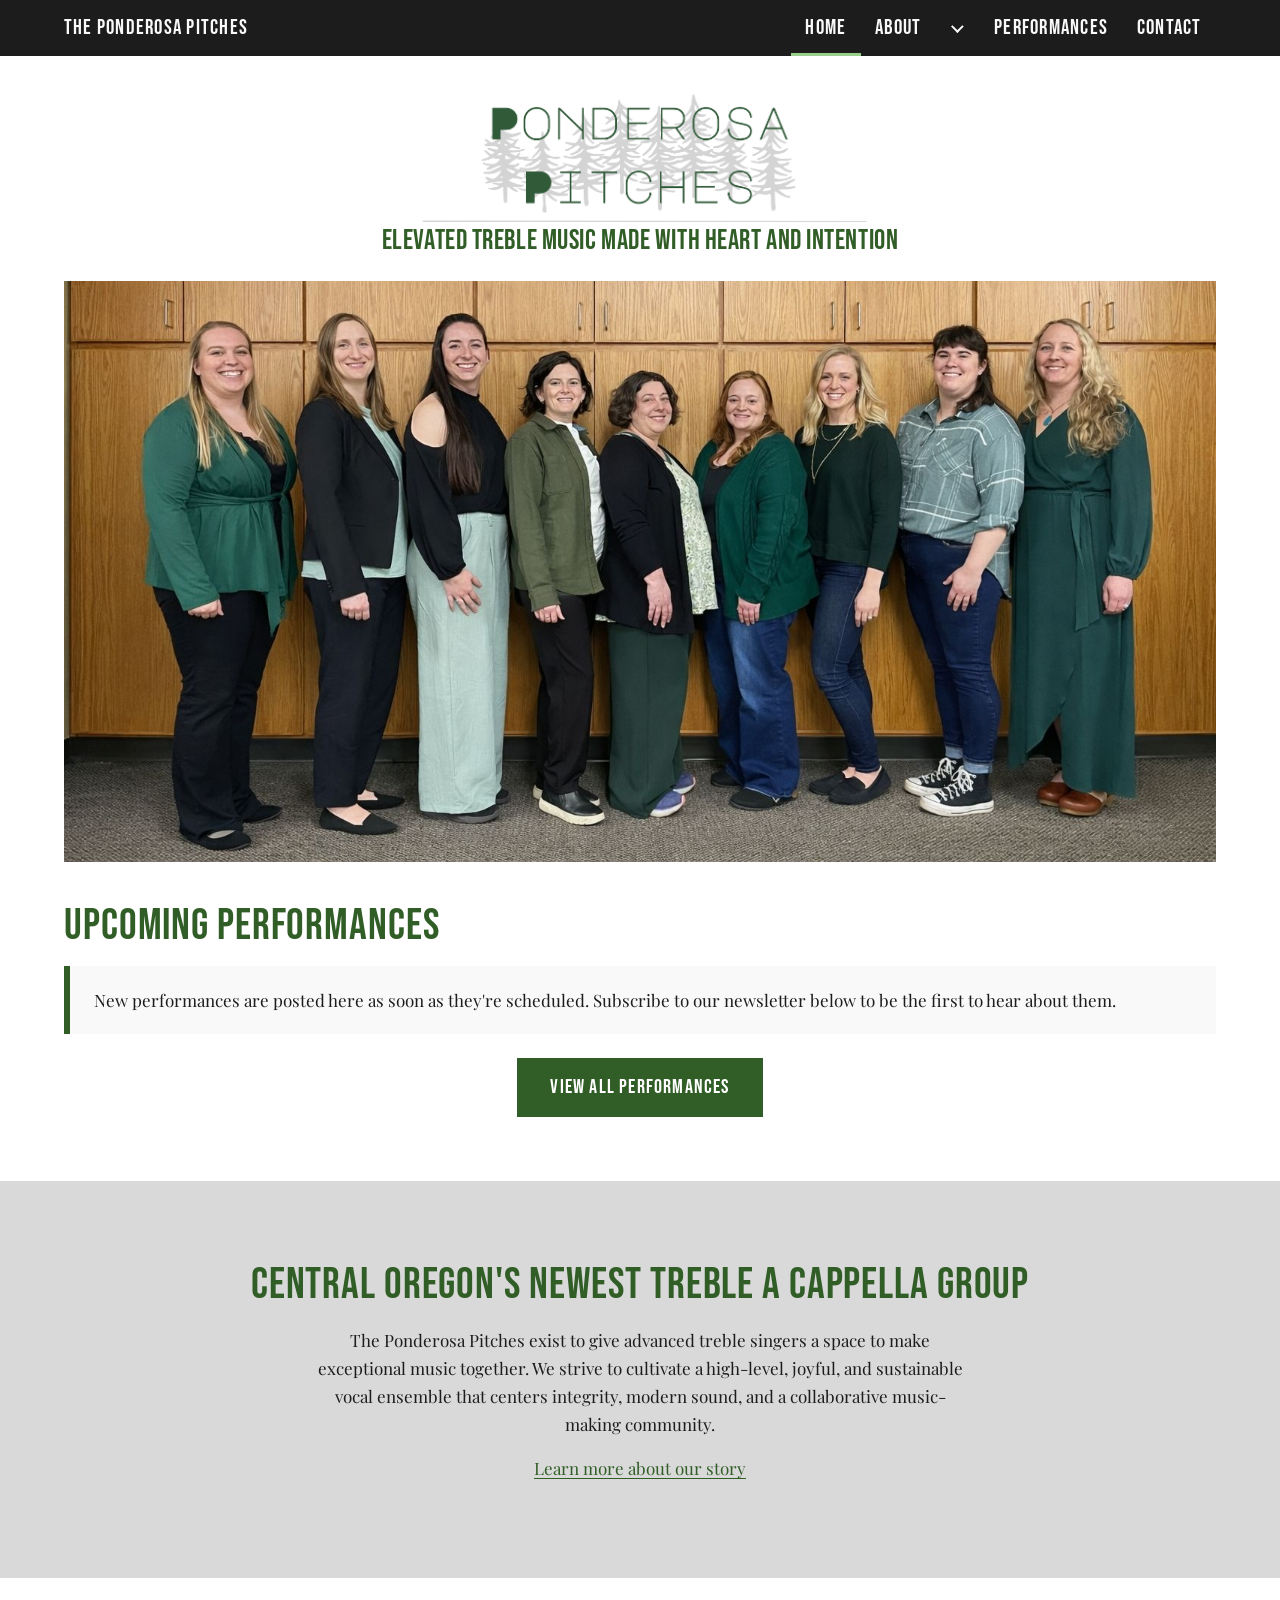
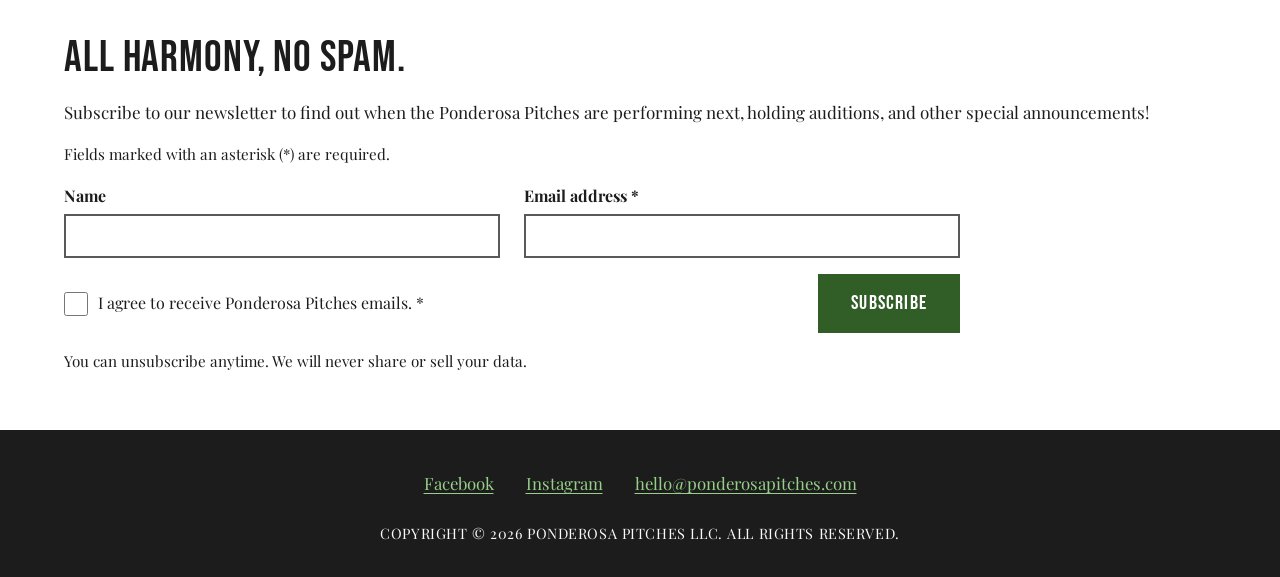
==== index.html @ b9a97a90 "Refactor image tags and update script paths" ====
<!doctype html>
<html class="no-js" lang="en">
  <head>
    <meta charset="utf-8" />
    <meta name="viewport" content="width=device-width, initial-scale=1.0" />
    <title>The Ponderosa Pitches</title>
    <meta name="description" content="The Ponderosa Pitches are Central Oregon's treble a cappella group. See upcoming performances, meet the singers, and join our newsletter." />
    <meta name="theme-color" content="#1c1c1c" />

    <!-- Link previews on Facebook, Instagram, texts. -->
    <meta property="og:type" content="website" />
    <meta property="og:site_name" content="The Ponderosa Pitches" />
    <meta property="og:title" content="The Ponderosa Pitches" />
    <meta property="og:description" content="The Ponderosa Pitches are Central Oregon's treble a cappella group. See upcoming performances, meet the singers, and join our newsletter." />
    <meta property="og:url" content="https://ponderosapitches.com/" />
    <meta property="og:image" content="https://ponderosapitches.com/images/all-members-1536.jpg" />
    <meta property="og:image:width" content="1536" />
    <meta property="og:image:height" content="1024" />
    <meta property="og:image:alt" content="The nine members of the Ponderosa Pitches standing in a row, smiling." />

    <link rel="icon" href="images/favicon.svg" type="image/svg+xml" />
    <link rel="apple-touch-icon" href="images/apple-touch-icon.png" />

    <link rel="preconnect" href="https://fonts.googleapis.com" />
    <link rel="preconnect" href="https://fonts.gstatic.com" crossorigin />
    <link rel="stylesheet" href="https://fonts.googleapis.com/css2?family=Bebas+Neue&family=Playfair+Display:wght@400..700&display=swap" />
    <link rel="stylesheet" href="styles/pitches.css" />
    <script type="application/ld+json">
    {
      "@context": "https://schema.org",
      "@type": "MusicGroup",
      "name": "The Ponderosa Pitches",
      "url": "https://ponderosapitches.com/",
      "logo": "https://ponderosapitches.com/images/logo.png",
      "image": "https://ponderosapitches.com/images/all-members-1536.jpg",
      "description": "Central Oregon's treble a cappella group.",
      "genre": "A cappella",
      "email": "hello@ponderosapitches.com",
      "location": { "@type": "Place", "address": { "@type": "PostalAddress", "addressLocality": "Bend", "addressRegion": "OR", "addressCountry": "US" } },
      "sameAs": ["https://facebook.com/ponderosapitches", "https://instagram.com/ponderosapitches"]
    }
    </script>
    <script>document.documentElement.className = 'js';</script>
  </head>
  <body class="home">
    <a class="skip-link" href="#main">Skip to main content</a>

    <header>
      <div class="site-nav on-dark">
        <div class="grid-container">
          <nav aria-label="Main">
            <div class="site-nav__bar">
              <a class="site-nav__brand" href="index.html">The Ponderosa Pitches</a>
              <button class="nav-toggle" type="button" aria-expanded="false" aria-controls="primary-menu">
                <img class="icon-closed" src="images/menu-bars.svg" alt="" width="28" height="28" />
                <img class="icon-open" src="images/menu-close.svg" alt="" width="28" height="28" />
                <span class="visually-hidden">Menu</span>
              </button>
            </div>
            <ul class="nav-menu" id="primary-menu">
              <li class="is-current"><a href="index.html" aria-current="page">Home</a></li>
              <li class="has-subnav">
                <a href="about.html">About</a>
                <button class="subnav-toggle" type="button" aria-expanded="false" aria-controls="about-subnav">
                  <span class="visually-hidden">Show About pages</span>
                </button>
                <ul class="subnav" id="about-subnav">
                  <li><a href="current.html">Current Members</a></li>
                  <li><a href="emeritus.html">Emeritus Members</a></li>
                  <li><a href="potential-members.html">Potential Members</a></li>
                </ul>
              </li>
              <li><a href="performances.html">Performances</a></li>
              <li><a href="contact.html">Contact</a></li>
            </ul>
          </nav>
        </div>
      </div>

    </header>

    <main id="main" tabindex="-1">
      <!-- Logo banner sits in <main> so the sticky header holds only the menu bar. -->
      <div class="site-banner">
        <div class="grid-container">
          <h1 class="site-logo">
            <img src="images/logo.png" width="1045" height="299" alt="The Ponderosa Pitches" />
          </h1>
          <p class="subtitle">Elevated treble music made with heart and intention</p>
        </div>
      </div>
      <div class="grid-container">
        <figure class="hero-photo">
          <img
            src="images/all-members-1536.jpg"
            srcset="images/all-members-768.jpg 768w, images/all-members-1536.jpg 1536w"
            sizes="(min-width: 75em) 72rem, 100vw"
            width="1536" height="1024"
            fetchpriority="high"
            alt="The nine members of the Ponderosa Pitches, dressed in shades of green and black, stand in a row smiling in front of a wall of wooden cabinets." />
        </figure>
      </div>

      <!-- UPCOMING PERFORMANCES
           Edit the list below by hand, OR fill in data-calendar-id and data-api-key
           to load events automatically from the public Google Calendar -->
      <section id="upcoming" class="upcoming" aria-labelledby="upcoming-heading"
               data-calendar-id="1627cff9d2b5d98e09a92a191239ea5e7a8fe483bf3e0736950d783f91c422a0@group.calendar.google.com" data-api-key="" data-limit="3" data-timezone="America/Los_Angeles">
        <div class="grid-container">
          <h2 id="upcoming-heading">Upcoming Performances</h2>

          <!-- Hidden while the list has events; delete `hidden` (and the <ul> items)
               when nothing is scheduled. -->
          <ul class="event-list" role="list" hidden>
            <!-- COPY SECTION <li> FOR EACH PERFORMANCE (soonest first)
            <li class="event">
              <div class="event__badge" aria-hidden="true">
                <span class="event__month">Dec</span>
                <span class="event__day">6</span>
              </div>
              <div class="event__body">
                <h3 class="event__title">Event name</h3>
                <p class="event__meta"><time datetime="2026-12-06T14:00-08:00">Sunday, December 6, 2026 at 2:00 PM</time></p>
                <p class="event__meta"><span class="visually-hidden">Location: </span>Venue name, Bend</p>
                <a class="event__link" href="https://example.com/tickets">Tickets<span class="visually-hidden"> for Event name</span></a>
              </div>
            </li>
            -->
          </ul>

          <p class="event-empty">New performances are posted here as soon as they're scheduled. Subscribe to our newsletter below to be the first to hear about them.</p>

          <p class="upcoming__more"><a class="button" href="performances.html">View all performances</a></p>
        </div>
      </section>

      <section id="intro" aria-labelledby="intro-heading">
        <div class="grid-container">
          <h2 id="intro-heading">Central Oregon's newest treble a cappella group</h2>
          <p>The Ponderosa Pitches exist to give advanced treble singers a space to make exceptional music together. We strive to cultivate a high-level, joyful, and sustainable vocal ensemble that centers integrity, modern sound, and a collaborative music-making community.</p>
          <p><a href="about.html">Learn more about our story</a></p>
        </div>
      </section>

      <section id="connect" aria-labelledby="connect-heading">
        <div class="grid-container">
          <h2 id="connect-heading">All harmony, no spam.</h2>
          <p>Subscribe to our newsletter to find out when the Ponderosa Pitches are performing next, holding auditions, and other special announcements!</p>

          <!-- Posts to the same MailerLite form the Google Site used. -->
          <form class="signup" action="https://assets.mailerlite.com/jsonp/2449588/forms/191724402509874498/subscribe" method="post" target="_blank">
            <p class="req-note">Fields marked with an asterisk (*) are required.</p>

            <div class="signup__grid">
              <div class="signup__field">
                <label for="signup-name">Name</label>
                <input type="text" id="signup-name" name="fields[name]" autocomplete="name" />
              </div>

              <div class="signup__field">
                <label for="signup-email">Email address <span aria-hidden="true">*</span></label>
                <input type="email" id="signup-email" name="fields[email]" autocomplete="email" required aria-required="true" />
              </div>

              <div class="consent">
                <input type="checkbox" id="signup-consent" required aria-required="true" />
                <label for="signup-consent">I agree to receive Ponderosa Pitches emails. <span aria-hidden="true">*</span></label>
              </div>

              <div class="signup__submit">
                <button class="button" type="submit">Subscribe</button>
              </div>
            </div>

            <input type="hidden" name="ml-submit" value="1" />
            <input type="hidden" name="anticsrf" value="true" />

            <p class="privacy">You can unsubscribe anytime. We will never share or sell your data.</p>
          </form>
        </div>
      </section>
    </main>

    <footer class="site-footer on-dark">
      <div class="grid-container">
        <nav aria-label="Connect with us">
          <ul class="footer-links">
            <li><a href="https://facebook.com/ponderosapitches">Facebook</a></li>
            <li><a href="https://instagram.com/ponderosapitches">Instagram</a></li>
            <li><a href="mailto:hello@ponderosapitches.com">hello@ponderosapitches.com</a></li>
          </ul>
        </nav>
        <small>Copyright © 2026 Ponderosa Pitches LLC. All rights reserved.</small>
      </div>
    </footer>

    <script src="styles/nav.js"></script>
    <script src="styles/upcoming.js"></script>
    <script src="js/signup.js"></script>
  </body>
</html>
---- styles/pitches.css ----
/* ==========================================================================
   The Ponderosa Pitches - site styles 
   ========================================================================== */

:root {
  --dark-green: #315e26;
  --light-green: #97cf8a;   /* value from the original Google Site */
  --grey: #d9d9d9;
  --blackish: #1c1c1c;
  --offwhite: #f9f9f9;
  --field-border: #595959;  /* also used for chip/card UI borders that must meet 3:1 */
  --nav-raised: #2d2d2d;    /* open menu / dropdown panel on the near-black bar */
  --nav-line: #444;

  --font-display: "Bebas Neue", Impact, "Arial Narrow", sans-serif;
  --font-body: "Playfair Display", Georgia, "Times New Roman", serif;

  --nav-height: 3.5rem;
  --gap: clamp(1rem, 0.6rem + 1.6vw, 1.75rem);
  --content-width: 75rem;
  --prose-width: 42rem;
}

*, *::before, *::after { box-sizing: border-box; }
html { -webkit-text-size-adjust: 100%; text-size-adjust: 100%; }
body { margin: 0; }
h1, h2, h3, h4, h5, h6, p, ul, ol, dl, dd, figure, blockquote { margin: 0; }
p, ul, ol { margin-bottom: 1rem; }
ul, ol { padding-left: 1.25rem; }
img, svg, video { max-width: 100%; height: auto; vertical-align: middle; }
iframe { max-width: 100%; }
input, button, select, textarea { font: inherit; color: inherit; margin: 0; }
button { cursor: pointer; }
[hidden] { display: none !important; }

/* Centered page column with 16px+ side gutters (and room for phone notches) */
.grid-container {
  width: 100%;
  max-width: var(--content-width);
  margin-left: auto;
  margin-right: auto;
  padding-left: max(1rem, env(safe-area-inset-left, 0px));
  padding-right: max(1rem, env(safe-area-inset-right, 0px));
}
@media (min-width: 40em) {
  .grid-container {
    padding-left: max(1.5rem, env(safe-area-inset-left, 0px));
    padding-right: max(1.5rem, env(safe-area-inset-right, 0px));
  }
}

html { scroll-behavior: smooth; }

body {
  font-family: var(--font-body);
  font-size: 1.0625rem;
  line-height: 1.65;
  color: var(--blackish);
  background-color: #fff;
  -webkit-font-smoothing: antialiased;
}

/* Sticky footer */
body { display: flex; flex-direction: column; min-height: 100vh; min-height: 100dvh; }
main { flex: 1 0 auto; }
.site-footer { flex-shrink: 0; }

h1, h2, h3, h4, .subtitle {
  font-family: var(--font-display);
  font-weight: 400;
  color: var(--dark-green);
  text-transform: uppercase;
  letter-spacing: 0.02em;
  line-height: 1.1;
  text-wrap: balance;          /* no single word stranded on the last line */
  overflow-wrap: break-word;   /* a long word must never force sideways scrolling */
}
h1 { font-size: clamp(1.9rem, 1.2rem + 3.5vw, 4rem); margin-bottom: 1rem; }
h2 { font-size: clamp(2rem, 1.5rem + 2.4vw, 2.75rem); margin-bottom: 1rem; }
h3 { font-size: clamp(1.5rem, 1.3rem + 1vw, 1.9rem); margin-bottom: 0.5rem; }
.subtitle { font-size: clamp(1.25rem, 1rem + 1.2vw, 1.75rem); }
p { text-wrap: pretty; }

[id] { scroll-margin-top: calc(var(--nav-height) + 1rem); }

a {
  color: var(--dark-green);
  text-decoration: underline;
  text-decoration-thickness: 1px;
  text-underline-offset: 0.15em;
}
a:hover, a:focus { color: var(--blackish); text-decoration-thickness: 2px; }

/* Visible keyboard focus everywhere */
:focus-visible {
  outline: 3px solid var(--blackish) !important;
  outline-offset: 3px !important;
  box-shadow: 0 0 0 6px #fff !important;
}
.on-dark :focus-visible {
  outline-color: var(--light-green) !important;
  box-shadow: 0 0 0 6px var(--blackish) !important;
}

/* Skip link */
.skip-link {
  position: absolute;
  left: 0.5rem; top: -4rem;
  z-index: 100;
  padding: 0.75rem 1.25rem;
  background: var(--light-green);
  color: var(--blackish);
  font-family: var(--font-display);
  font-size: 1.25rem;
  letter-spacing: 0.05em;
  text-transform: uppercase;
  text-decoration: none;
}
.skip-link:focus { top: 0.5rem; color: var(--blackish); }

main:focus { outline: none; } 

/* ---------- buttons ---------- */
.button, .button:visited {
  display: inline-flex;
  align-items: center;
  justify-content: center;
  min-height: 2.75rem;
  padding: 0.85em 1.6em;
  margin: 0;
  border: 1px solid transparent;
  border-radius: 0;
  background-color: var(--dark-green);
  color: #fff;
  font-family: var(--font-display);
  font-size: 1.25rem;
  line-height: 1.15;           /* room between lines when a long label wraps on phones */
  letter-spacing: 0.06em;
  text-align: center;
  text-wrap: balance;
  text-transform: uppercase;
  text-decoration: none;
  cursor: pointer;
  transition: background-color 0.2s ease, transform 0.15s ease, box-shadow 0.15s ease;
}
.button:hover, .button:focus {
  background-color: var(--blackish);
  color: #fff;
  text-decoration: none;
}
.button:hover { transform: translateY(-1px); box-shadow: 0 4px 12px rgba(0, 0, 0, 0.2); }

/* ---------- header / navigation ---------- */

body > header {
  position: sticky;
  top: 0;
  z-index: 50;
}
.site-nav {
  background: var(--blackish);
  color: var(--offwhite);
  padding-top: env(safe-area-inset-top, 0px);
}
/* On very short screens (phone held sideways, or heavy zoom) let it scroll away so it
   doesn't eat the reading area */
@media (max-height: 30em) {
  body > header { position: static; }
}

.site-nav a, .site-nav button {
  color: var(--offwhite);
  font-family: var(--font-display);
  font-size: 1.3rem;
  letter-spacing: 0.06em;
  text-transform: uppercase;
  text-decoration: none;
  transition: color 0.15s ease;
}
.site-nav a:hover, .site-nav button:hover { color: var(--light-green); }

.site-nav__bar {
  display: flex; align-items: center; justify-content: space-between;
  gap: 1rem; min-height: var(--nav-height);
}
.site-nav__brand { padding: 0.5rem 0; }

/* Menu trigger */
.nav-toggle {
  display: none;               /* shown only when JS is running, on small screens */
  width: 2.75rem; height: 2.75rem; padding: 0; margin: 0;
  align-items: center; justify-content: center;
  background: transparent; border: 0; border-radius: 3px;
  cursor: pointer;
}
.nav-toggle img { display: block; width: 1.75rem; height: 1.75rem; }
/* Two icons, swapped by the button's expanded state */
.nav-toggle .icon-open, .nav-toggle[aria-expanded="true"] .icon-closed { display: none; }
.nav-toggle[aria-expanded="true"] .icon-open { display: block; }
.nav-toggle[aria-expanded="true"] { background: var(--nav-raised); }

.nav-menu, .nav-menu ul { list-style: none; margin: 0; padding: 0; }
.nav-menu > li { position: relative; }
.nav-menu a, .subnav-toggle {
  display: flex; align-items: center;
  min-height: 2.75rem; padding: 0.4rem 0.9rem;
}
/* Current page (aria-current="page") or section (aria-current="true") is marked with a bar */
.nav-menu a[aria-current] { box-shadow: inset 4px 0 0 var(--light-green); }

.has-subnav { display: flex; flex-wrap: wrap; align-items: stretch; }
.has-subnav > a { flex: 1 1 auto; }
.subnav-toggle {
  flex: 0 0 auto; width: 2.75rem; justify-content: center;
  background: transparent; border: 0; cursor: pointer; padding: 0;
}
.subnav-toggle::after,
.member-card__bio summary::after {        /* chevron drawn with borders, no icon font needed */
  content: ""; width: 0.55rem; height: 0.55rem;
  border-right: 2px solid currentColor; border-bottom: 2px solid currentColor;
  transform: translateY(-2px) rotate(45deg);
  transition: transform 0.2s ease;
}
.subnav-toggle[aria-expanded="true"]::after { transform: translateY(2px) rotate(-135deg); }

.subnav { display: none; flex-basis: 100%; background: var(--nav-raised); }
.subnav.is-open { display: block; }
.subnav a { padding-left: 1.75rem; }

/* Small screens: menu collapses behind a button, but only when JS is available */
@media (max-width: 47.99em) {
  .js .nav-toggle { display: inline-flex; }
  .js .nav-menu { display: none; padding-bottom: 0.75rem; }
  .js .nav-menu.is-open {
    display: block;
    /* the bar is sticky, so an open menu must scroll on its own if it is taller than the screen */
    max-height: calc(100dvh - var(--nav-height));
    overflow-y: auto;
    overscroll-behavior: contain;
  }
  .nav-menu > li + li { border-top: 1px solid var(--nav-line); }
}

/* Larger screens: horizontal bar with dropdown submenu */
@media (min-width: 48em) {
  .site-nav nav { display: flex; flex-wrap: wrap; align-items: center; justify-content: space-between; column-gap: 1.5rem; }
  .site-nav__bar { flex: 0 0 auto; }
  .nav-menu { display: flex; flex-wrap: wrap; align-items: stretch; }
  .nav-menu > li { display: flex; }
  .nav-menu > li > a, .nav-menu .subnav-toggle { min-height: var(--nav-height); }
  .nav-menu > li.is-current { box-shadow: inset 0 -3px 0 var(--light-green); }
  .nav-menu > li > a[aria-current] { box-shadow: none; }
  .has-subnav { flex-wrap: nowrap; }
  .subnav {
    position: absolute; top: 100%; right: 0; z-index: 20;
    min-width: 16rem; border-top: 1px solid var(--nav-line);
    box-shadow: 0 6px 12px rgba(0, 0, 0, 0.35);
  }
  .subnav a { padding-left: 0.9rem; white-space: nowrap; }
}
/* Tablets: slightly tighter menu so the site name and links share one line */
@media (min-width: 48em) and (max-width: 63.99em) {
  .site-nav a, .site-nav button { font-size: 1.15rem; letter-spacing: 0.04em; }
  .nav-menu > li > a { padding-left: 0.6rem; padding-right: 0.6rem; }
  .nav-menu .subnav-toggle { width: 2.25rem; }
  .site-nav nav { column-gap: 1rem; }
}
@media (min-width: 48em) and (max-width: 54.99em) {
  .site-nav a, .site-nav button { font-size: 1.05rem; }
  .nav-menu > li > a { padding-left: 0.45rem; padding-right: 0.45rem; }
}

/* Home page: site name fades in once the big logo scrolls out of view (js/nav.js) */
.brand-auto .site-nav__brand { opacity: 0; visibility: hidden; transition: opacity 0.25s ease, visibility 0.25s; }
.brand-auto.brand-shown .site-nav__brand { opacity: 1; visibility: visible; }

/* ---------- 6. Logo banner + hero photo ---------- */
.site-banner { text-align: center; padding: 1.25rem 0 0.25rem; }
.site-logo { margin: 0; line-height: 0; }
.site-logo img { display: block; width: 100%; max-width: 32rem; height: auto; margin: 0 auto; }
.site-banner .subtitle { margin: 0.25rem 0 1.25rem; }

/* main pic in index.html swaps in a pre-cropped 2:1 photo on wider screens. */
.hero-photo { margin: 0; }
.hero-photo img { display: block; width: 100%; height: auto; }

/* ---------- performances ---------- */
.upcoming { padding: 2.5rem 0 1rem; }
.event-list { list-style: none; margin: 0 0 1.5rem; padding: 0; }
.event {
  display: flex; align-items: flex-start; gap: 1.1rem;
  padding: 1.1rem 0;
  border-bottom: 1px solid var(--grey);
}
.event:first-child { border-top: 1px solid var(--grey); }
.event__badge {
  flex: 0 0 4.25rem;
  padding: 0.4rem 0 0.3rem;
  background: var(--dark-green); color: #fff;
  text-align: center; line-height: 1;
  font-family: var(--font-display); text-transform: uppercase;
}
.event__month { display: block; font-size: 1.2rem; letter-spacing: 0.08em; }
.event__day { display: block; font-size: 2.5rem; }
.event__body { flex: 1 1 auto; min-width: 0; }
.event__title { margin: 0 0 0.25rem; }
.event__meta { margin: 0; }
.event__meta + .event__meta { margin-top: 0.1rem; }
.event__link { display: inline-block; margin-top: 0.4rem; }
.event-empty {
  padding: 1.25rem 1.5rem; margin: 0 0 1.5rem;
  background: var(--offwhite); border-left: 6px solid var(--dark-green);
}
.upcoming__more { text-align: center; }

/* ---------- interior pages ---------- */
.page-title { background: var(--grey); text-align: center; padding: clamp(1.75rem, 1rem + 3vw, 3rem) 0; }
.page-title h1 { margin: 0; }
.page-title .subtitle { margin: 0.5rem 0 0; color: var(--blackish); }
.page-body { padding: 2.5rem 0 3.5rem; }
.prose { max-width: var(--prose-width); margin-left: auto; margin-right: auto; }
.prose h2 { margin-top: 2.5rem; }
.prose h2:first-child { margin-top: 0; }
.prose h3 { margin-top: 2rem; }
.button-row { display: flex; flex-wrap: wrap; gap: 0.75rem; margin: 0 0 1rem; }
.contact-list { list-style: none; margin: 1.5rem 0; padding: 0; }
.contact-list li { padding: 0.35rem 0; font-size: 1.15rem; overflow-wrap: anywhere; }
.page-intro { margin: 0 0 2rem; font-size: clamp(1.5rem, 1.2rem + 1.2vw, 2rem); text-align: center; }

/* ---------- intro (home) ---------- */
#intro {
  text-align: center;
  background-color: var(--grey);
  margin: 2rem 0;
  padding: 3.5rem 0;
}
#intro p { max-width: var(--prose-width); margin-left: auto; margin-right: auto; }
@media (min-width: 48em) { #intro { padding: 5rem 0; } }

/* ---------- utilities ---------- */
.visually-hidden {
  position: absolute !important;
  width: 1px; height: 1px;
  margin: -1px; padding: 0; border: 0;
  overflow: hidden; clip: rect(0 0 0 0); white-space: nowrap;
}

/* ---------- member cards ---------- */
/* Phones and small tablets (under 768px): photo on top, then name, favorites and bio stacked.
   768px and wider: photo on the left, text on the right.
   Photos are 300px square, and never smaller than 250px, at every screen size. */
.member-cards {
  list-style: none;
  margin: 0 auto;
  padding: 0;
  max-width: 62rem;
  display: grid;
  gap: var(--gap);
}
.member-card {
  --photo: 18.75rem;          /* 300px */
  --photo-min: 15.625rem;     /* 250px */
  display: grid;
  grid-template-columns: minmax(0, 1fr);
  grid-template-areas:
    "photo"
    "head"
    "facts"
    "bio";
  align-content: start;
  row-gap: 0.85rem;
  padding: 1rem 0.75rem 0.75rem;
  background: #fff;
  border: 1px solid var(--grey);
  border-left: 6px solid var(--dark-green);
}
@media (min-width: 30em) {
  .member-card { padding: 1.25rem; }
}
@media (min-width: 48em) {
  .member-card {
    grid-template-columns: var(--photo) minmax(0, 1fr);
    grid-template-areas:
      "photo head"
      "photo facts"
      "photo bio";
    grid-template-rows: auto auto 1fr; 
    column-gap: clamp(1.5rem, 3vw, 2.25rem);
  }
}

.member-card__photo {
  grid-area: photo;
  display: block;
  width: var(--photo);
  min-width: min(var(--photo-min), 100%); 
  max-width: 100%;
  height: auto;
  aspect-ratio: 1;
  object-fit: cover;
  background: var(--grey);
}
@media (max-width: 47.99em) {
  .member-card__photo { justify-self: center; }   /* centered above the text when stacked */
}
.member-card__head { grid-area: head; display: grid; grid-template-columns: minmax(0, 1fr); gap: 0.4rem; align-content: start; min-width: 0; }
.member-card__name { font-size: clamp(1.5rem, 1.2rem + 1.2vw, 2.1rem); margin: 0; }

.member-card__tags { display: flex; flex-wrap: wrap; gap: 0.4rem; margin: 0; }
.member-card__tags span {
  display: inline-block;
  padding: 0.2em 0.75em 0.1em;
  border: 1px solid var(--field-border);
  border-radius: 999px;
  font-family: var(--font-display);
  font-size: 1.05rem;
  letter-spacing: 0.06em;
  text-transform: uppercase;
  line-height: 1.3;
}
.member-card__tags span:first-child {           /* voice part */
  background: var(--dark-green);
  border-color: var(--dark-green);
  color: #fff;
}
.member-card__tags span + span { text-transform: none; font-family: var(--font-body); font-size: 0.9rem; letter-spacing: 0; line-height: 1.6; }

.member-card__role {
  margin: 0;
  font-style: italic;
  font-weight: 700;
  color: var(--dark-green);
}
.member-card__soon { grid-area: facts; margin: 0; font-style: italic; }

/* favorites */
.member-card__facts { grid-area: facts; display: grid; gap: 0.6rem 1.5rem; margin: 0; min-width: 0; }
@media (min-width: 64em) {
  .member-card__facts { grid-template-columns: repeat(3, minmax(0, 1fr)); }
  .member-card__facts > div:nth-child(n+4) { grid-column: 1 / -1; }   /* fun fact + why-I-love span both columns */
}
.member-card__facts dt {
  font-family: var(--font-display);
  font-size: 1.05rem;
  letter-spacing: 0.06em;
  text-transform: uppercase; 
  color: var(--dark-green);
  line-height: 1.2;
}
.member-card__facts dd { margin: 0; line-height: 1.5; }
.member-card cite { font-style: italic; }

.member-card__bio { grid-area: bio; align-self: start; border-top: 1px solid var(--grey); padding-top: 0.25rem; min-width: 0; }
.member-card__bio summary {
  display: flex;
  align-items: center;
  justify-content: space-between;
  gap: 0.5rem;
  min-height: 2.75rem; 
  list-style: none;
  cursor: pointer;
  color: var(--dark-green);
  font-weight: 700;
  text-decoration: underline;
  text-underline-offset: 0.15em;
}
.member-card__bio summary::-webkit-details-marker { display: none; }
.member-card__bio summary:hover { color: var(--blackish); }
.member-card__bio[open] summary::after { transform: translateY(2px) rotate(-135deg); }
.member-card__bio p { margin: 0.25rem 0 0.5rem; }

/* Smooth open/close where supported (recent Chrome/Edge); instant elsewhere */
@supports (interpolate-size: allow-keywords) {
  .member-card__bio { interpolate-size: allow-keywords; }
  .member-card__bio::details-content {
    height: 0;
    overflow: clip;
    transition: height 0.3s ease, content-visibility 0.3s allow-discrete;
  }
  .member-card__bio[open]::details-content { height: auto; }
}

/* ---------- newsletter form ---------- */
#connect { padding: 1.5rem 0 3.5rem; }
#connect h2 { color: var(--blackish); }
.signup { max-width: var(--prose-width); }
.signup__submit { margin: 0 0 1rem; }
.signup label {
  display: block; margin-bottom: 0.25rem;
  font-weight: 700; color: var(--blackish); font-size: 1rem;
}
.signup input[type="text"], .signup input[type="email"] {
  display: block;
  width: 100%;
  height: 2.75rem;
  margin-bottom: 1rem;
  padding: 0.5rem 0.75rem;
  border: 2px solid var(--field-border);
  border-radius: 0;
  background: #fff;
  -webkit-appearance: none;
  appearance: none;
  font-family: var(--font-body); font-size: 1rem; color: var(--blackish);
}
.signup input:user-invalid { border-color: #b3261e; }   /* only after the visitor has interacted */
.signup .req-note { font-size: 0.95rem; margin-bottom: 1rem; }
.signup .consent { display: flex; align-items: flex-start; gap: 0.6rem; margin-bottom: 1rem; }
.signup .consent input { flex: 0 0 auto; width: 1.5rem; height: 1.5rem; margin: 0.15rem 0 0; accent-color: var(--dark-green); }
.signup .consent label { margin: 0; font-weight: 400; }
.signup .privacy { font-size: 0.95rem; margin: 1rem 0 0; }
.signup__status:empty { display: none; }
.signup__status { margin: 0 0 1rem; padding: 1rem 1.25rem; border-left: 6px solid var(--dark-green); background: var(--offwhite); }
.signup__status:focus { outline: none; }
.signup__status.is-success { font-size: 1.15rem; font-weight: 700; }
.signup__status.is-error { border-left-color: #b3261e; }
@media (min-width: 48em) {
  .signup { max-width: 56rem; }
  .signup__grid { display: grid; grid-template-columns: 1fr 1fr; column-gap: 1.5rem; align-items: center; }
  .signup .consent { margin-bottom: 0; }
  .signup__submit { margin: 0; justify-self: end; }
}

/* ---------- footer ---------- */
.site-footer {
  background-color: var(--blackish);
  color: var(--offwhite);
  text-align: center;
  padding: 2rem 0 calc(2rem + env(safe-area-inset-bottom, 0px));
}
.site-footer a { color: var(--light-green); }
.site-footer a:hover, .site-footer a:focus { color: #fff; }
.footer-links { list-style: none; margin: 0 0 1rem; padding: 0; display: flex; flex-wrap: wrap; justify-content: center; gap: 0.25rem 1.5rem; }
.footer-links a { display: inline-block; padding: 0.5rem 0.25rem; font-size: 1.05rem; overflow-wrap: anywhere; }
/* Typed in normal case in the HTML; shown in capitals here so screen readers read words, not letters */
.site-footer small { display: block; font-size: 0.9rem; letter-spacing: 0.04em; text-transform: uppercase; }

/* ---------- 14. Embedded Google Calendar (performances.html) ---------- */
.calendar-embed { display: block; width: 100%; height: 38rem; max-height: 80vh; border: 0; margin-bottom: 1rem; }

/* ---------- contact page ---------- */
.contact-layout {
  display: grid;
  gap: 2.5rem;
  max-width: 62rem;
  margin: 0 auto;
}
@media (min-width: 56em) {
  .contact-layout { grid-template-columns: minmax(0, 1.15fr) minmax(0, 1fr); gap: 3.5rem; align-items: start; }
}
.contact-layout h2 { margin-top: 0; }
.booking {
  padding: clamp(1.25rem, 3vw, 2rem);
  background: var(--offwhite);
  border-left: 6px solid var(--dark-green);
}
.booking .button-row { margin: 1.5rem 0 0; }
.contact-list { margin: 1rem 0 1.5rem; }
.contact-list li { display: grid; padding: 0.4rem 0; }
.contact-list__label {
  font-family: var(--font-display);
  font-size: 1.15rem;
  letter-spacing: 0.06em;
  text-transform: uppercase;
  color: var(--dark-green);
  line-height: 1.2;
}

/* Lists with a check mark instead of a bullet */
.check-list { list-style: none; padding: 0; margin: 0 0 1rem; display: grid; gap: 0.4rem; }
.check-list li { position: relative; padding-left: 1.75rem; }
.check-list li::before {
  content: "";
  position: absolute;
  left: 0.3rem;
  top: 0.35em;
  width: 0.45rem;
  height: 0.8rem;
  border-right: 3px solid var(--dark-green);
  border-bottom: 3px solid var(--dark-green);
  transform: rotate(45deg);
}

/* Instagram grid: three square tiles across at every size */
.social { max-width: 62rem; margin: 3.5rem auto 0; }
.social__head {
  display: flex;
  flex-wrap: wrap;
  align-items: baseline;
  justify-content: space-between;
  gap: 0.25rem 1.5rem;
  margin-bottom: 1rem;
}
.social__head h2 { margin: 0; }
.social__follow { font-weight: 700; }
.social-grid {
  list-style: none;
  margin: 0;
  padding: 0;
  display: grid;
  grid-template-columns: repeat(3, minmax(0, 1fr));
  gap: clamp(0.35rem, 1vw, 0.75rem);
}
.social-grid a { display: block; aspect-ratio: 1; overflow: hidden; background: var(--grey); }
.social-grid img {
  display: block;
  width: 100%;
  height: 100%;
  object-fit: cover;
  transition: transform 0.35s ease, opacity 0.2s ease;
}
.social-grid a:hover img { transform: scale(1.04); opacity: 0.9; }

/* ---------- potential Members ---------- */
/* Audition status box: grey-green note when closed; add .status-note--open when auditions open */
.status-note {
  margin: 0 0 2.5rem;
  padding: clamp(1.25rem, 3vw, 1.75rem);
  background: var(--offwhite);
  border-left: 6px solid var(--dark-green);
}
.status-note--open { background: var(--light-green); }   /* near-black text on light green: 9.4:1 */
.status-note--open .status-note__title { color: var(--blackish); }
.status-note__title { font-size: clamp(1.6rem, 1.3rem + 1.2vw, 2.1rem); margin: 0 0 0.5rem; }
.prose .status-note__title { margin-top: 0; }
.status-note p:last-child { margin-bottom: 0; }

/* Quick facts */
.glance { display: grid; gap: 1rem 2rem; margin: 0 0 1rem; }
@media (min-width: 36em) { .glance { grid-template-columns: repeat(2, minmax(0, 1fr)); } }
.glance > div { border-top: 3px solid var(--dark-green); padding-top: 0.5rem; }
.glance dt {
  font-family: var(--font-display);
  font-size: 1.2rem;
  letter-spacing: 0.06em;
  text-transform: uppercase;
  color: var(--dark-green);
  line-height: 1.2;
}
.glance dd { margin: 0; }

/* Audition steps: numbered */
.steps { list-style: none; padding: 0; margin: 0 0 1rem; counter-reset: step; display: grid; gap: 1.25rem; }
.steps > li {
  counter-increment: step;
  display: grid;
  grid-template-columns: 2.75rem minmax(0, 1fr);
  column-gap: 1rem;
}
.steps > li::before {
  content: counter(step);
  grid-row: span 2;
  display: grid;
  place-items: center;
  width: 2.75rem;
  height: 2.75rem;
  border-radius: 50%;
  background: var(--dark-green);
  color: #fff;
  font-family: var(--font-display);
  font-size: 1.5rem;
  line-height: 1;
  padding-top: 0.1em;
}
.steps h3 { margin: 0.35rem 0 0.25rem; }
.prose .steps h3 { margin-top: 0.35rem; }
.steps p { margin: 0; }

/* ---------- motion ---------- */
@view-transition { navigation: auto; }

@media (prefers-reduced-motion: reduce) {
  @view-transition { navigation: none; }
  html { scroll-behavior: auto; }
  *, *::before, *::after { transition: none !important; animation: none !important; }
}
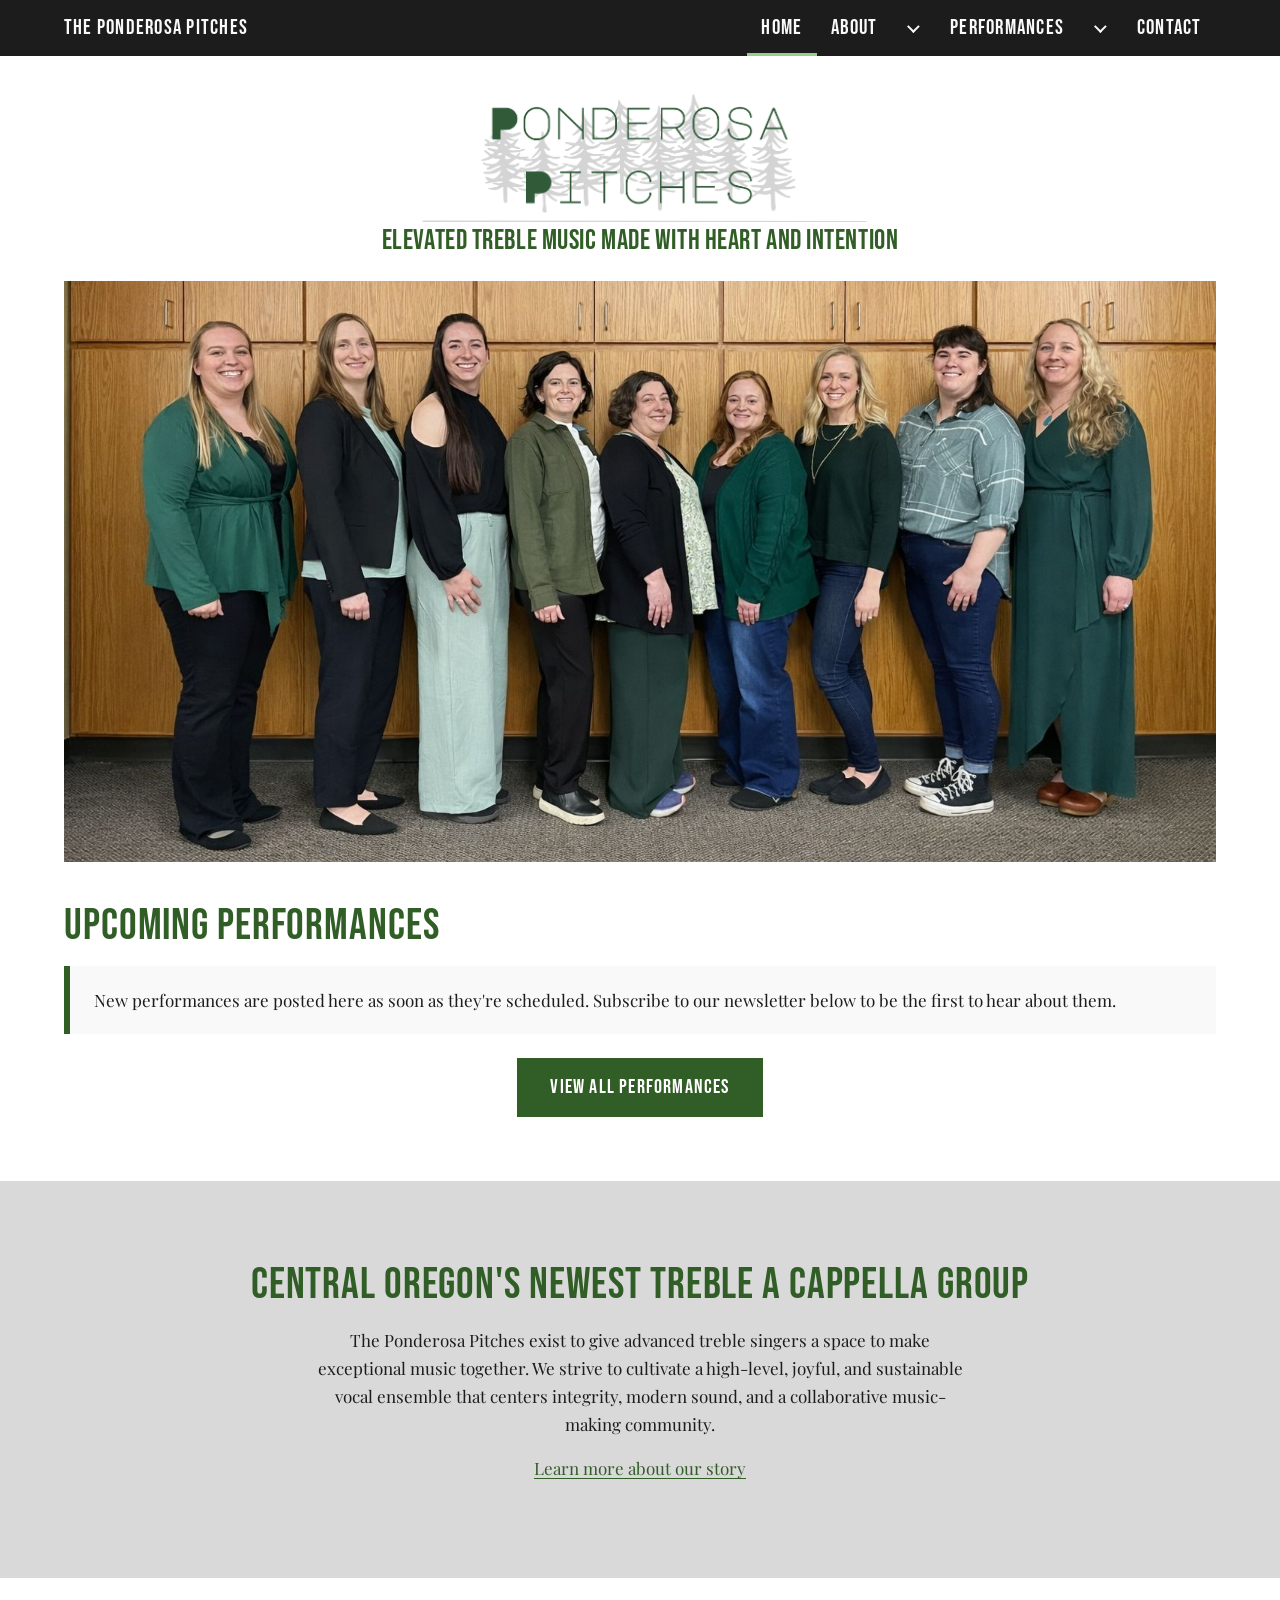
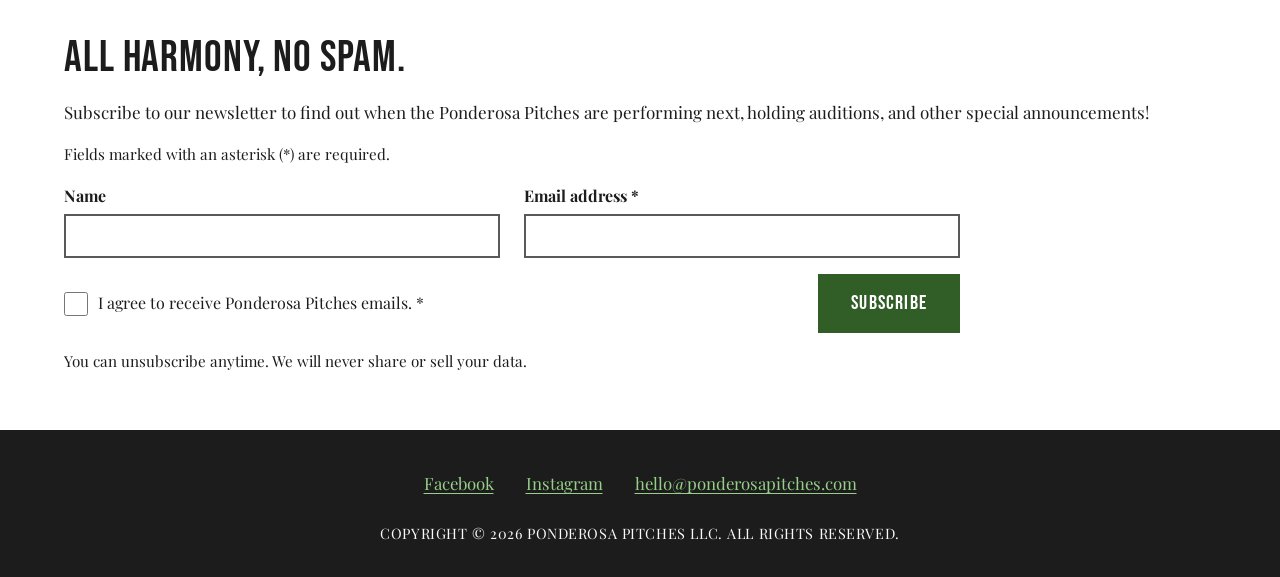
==== commit 56ad8c64: "Enhance Performances navigation with sub-menu" ====
--- a/index.html
+++ b/index.html
@@ -70,7 +70,15 @@
                   <li><a href="potential-members.html">Potential Members</a></li>
                 </ul>
               </li>
-              <li><a href="performances.html">Performances</a></li>
+              <li class="has-subnav">
+              <a href="performances.html">Performances</a>
+              <button class="subnav-toggle" type="button" aria-expanded="false" aria-controls="performances-subnav">
+                <span class="visually-hidden">Show Performances pages</span>
+              </button>
+              <ul class="subnav" id="performances-subnav">
+                <li><a href="repertoire.html">Repertoire</a></li>
+              </ul>
+            </li>
               <li><a href="contact.html">Contact</a></li>
             </ul>
           </nav>
@@ -196,6 +204,6 @@
 
     <script src="styles/nav.js"></script>
     <script src="styles/upcoming.js"></script>
-    <script src="js/signup.js"></script>
+    <script src="styles/signup.js"></script>
   </body>
 </html>
--- a/styles/pitches.css
+++ b/styles/pitches.css
@@ -313,6 +313,56 @@
 }
 .upcoming__more { text-align: center; }
 
+/* ---------- repertoire ----------
+.rep-section { margin-bottom: 2.5rem; }
+.features {
+  list-style: none;
+  margin: 0;
+  padding: 0;
+  display: grid;
+  gap: var(--gap);
+}
+@media (min-width: 40em) {
+  .features { grid-template-columns: repeat(2, minmax(0, 1fr)); }
+}
+.feature {
+  display: flex;
+  flex-direction: column;
+  min-width: 0;
+  background: #fff;
+  border: 1px solid var(--grey);
+  border-left: 6px solid var(--dark-green);
+}
+.feature__media img,
+.feature__media video {
+  display: block;
+  width: 100%;
+  height: auto;
+  aspect-ratio: 1;
+  object-fit: cover;
+  background: var(--grey);
+}
+.feature__media video { background: #000; }
+.feature__body { padding: 1rem 1.25rem 1.25rem; }
+.prose .feature__title { margin: 0 0 0.25rem; }
+.feature__credit { margin: 0 0 0.5rem; font-style: italic; }
+.feature__body p:last-child { margin-bottom: 0; }
+
+.rep-list { list-style: none; margin: 0; padding: 0; }
+.rep-list li {
+  display: flex;
+  flex-wrap: wrap;
+  align-items: baseline;
+  justify-content: space-between;
+  gap: 0.1rem 1.25rem;
+  padding: 0.75rem 0;
+  border-bottom: 1px solid var(--grey);
+}
+.rep-list li:first-child { border-top: 1px solid var(--grey); }
+.rep-list__title { font-style: normal; font-weight: 700; overflow-wrap: break-word; }
+.rep-list__credit { font-style: italic; }
+.rep-list__arr { display: block; font-style: normal; font-size: 0.95rem; }
+
 /* ---------- interior pages ---------- */
 .page-title { background: var(--grey); text-align: center; padding: clamp(1.75rem, 1rem + 3vw, 3rem) 0; }
 .page-title h1 { margin: 0; }
@@ -534,7 +584,7 @@
 /* Typed in normal case in the HTML; shown in capitals here so screen readers read words, not letters */
 .site-footer small { display: block; font-size: 0.9rem; letter-spacing: 0.04em; text-transform: uppercase; }
 
-/* ---------- 14. Embedded Google Calendar (performances.html) ---------- */
+/* ---------- calendar embed ---------- */
 .calendar-embed { display: block; width: 100%; height: 38rem; max-height: 80vh; border: 0; margin-bottom: 1rem; }
 
 /* ---------- contact page ---------- */
@@ -580,7 +630,7 @@
   transform: rotate(45deg);
 }
 
-/* Instagram grid: three square tiles across at every size */
+/* ---------- media grid (contact page) ---------- */
 .social { max-width: 62rem; margin: 3.5rem auto 0; }
 .social__head {
   display: flex;
@@ -592,25 +642,84 @@
 }
 .social__head h2 { margin: 0; }
 .social__follow { font-weight: 700; }
+
+/* 3 across when there's room; drops to 2, then 1 column once a tile would be
+   narrower than --tile-min. min(100%, ...) stops a tile overflowing a very narrow screen. */
 .social-grid {
+  --tile-min: 200px;
+  --tile-gap: clamp(0.35rem, 1vw, 0.75rem);
   list-style: none;
   margin: 0;
   padding: 0;
   display: grid;
-  grid-template-columns: repeat(3, minmax(0, 1fr));
-  gap: clamp(0.35rem, 1vw, 0.75rem);
-}
-.social-grid a { display: block; aspect-ratio: 1; overflow: hidden; background: var(--grey); }
+  gap: var(--tile-gap);
+  grid-template-columns: repeat(auto-fill,
+    minmax(min(100%, max(var(--tile-min), (100% - 2 * var(--tile-gap)) / 3)), 1fr));
+}
+
+/* Image tiles overflow: hidden keeps the hover zoom inside the tile */
+.social-grid a {
+  position: relative;
+  display: block;
+  overflow: hidden;
+  color: inherit;
+  text-decoration: none;
+}
 .social-grid img {
   display: block;
   width: 100%;
-  height: 100%;
-  object-fit: cover;
+  height: auto;
   transition: transform 0.35s ease, opacity 0.2s ease;
 }
-.social-grid a:hover img { transform: scale(1.04); opacity: 0.9; }
-
-/* ---------- potential Members ---------- */
+
+/* Default (touch screens, no hover): caption sits below the image, always visible */
+.social-grid__caption {
+  display: block;
+  padding: 0.5rem 0;
+  font-size: 0.875rem;
+}
+
+/* Overlay caption + zoom only on devices that can hover */
+@media (hover: hover) and (pointer: fine) {
+  .social-grid__caption {
+    position: absolute;
+    inset: 0;
+    display: flex;
+    align-items: flex-end;
+    padding: 1rem;
+    background: rgb(28 28 28 / 0.8);
+    color: #fff;
+    opacity: 0;
+    transition: opacity 0.2s ease;
+  }
+  .social-grid a:hover .social-grid__caption,
+  .social-grid a:focus-visible .social-grid__caption {
+    opacity: 1;
+  }
+  .social-grid a.is-dismissed .social-grid__caption {
+    opacity: 0;
+  }
+  .social-grid a:hover img { transform: scale(1.04); }
+}
+
+/* Video tiles: no overlay; caption sits below */
+.social-grid figure { margin: 0; }
+.social-grid video {
+  display: block;
+  width: 100%;
+  height: auto;
+  background: #000;
+}
+.social-grid figcaption { font-size: 0.875rem; margin-top: 0.5rem; }
+
+/* Video captions. Size is left alone so viewers' system caption settings still apply. */
+.social-grid video::cue {
+  font-family: Arial, Helvetica, sans-serif;
+  color: #fff;
+  background: rgb(0 0 0 / 0.8);
+}
+
+/* ---------- potential members ---------- */
 /* Audition status box: grey-green note when closed; add .status-note--open when auditions open */
 .status-note {
   margin: 0 0 2.5rem;
@@ -624,7 +733,7 @@
 .prose .status-note__title { margin-top: 0; }
 .status-note p:last-child { margin-bottom: 0; }
 
-/* Quick facts */
+/* quick facts */
 .glance { display: grid; gap: 1rem 2rem; margin: 0 0 1rem; }
 @media (min-width: 36em) { .glance { grid-template-columns: repeat(2, minmax(0, 1fr)); } }
 .glance > div { border-top: 3px solid var(--dark-green); padding-top: 0.5rem; }
@@ -638,7 +747,7 @@
 }
 .glance dd { margin: 0; }
 
-/* Audition steps: numbered */
+/* audition steps: numbered */
 .steps { list-style: none; padding: 0; margin: 0 0 1rem; counter-reset: step; display: grid; gap: 1.25rem; }
 .steps > li {
   counter-increment: step;
@@ -668,6 +777,7 @@
 /* ---------- motion ---------- */
 @view-transition { navigation: auto; }
 
+/* Turns off animations on the site, including the media-grid fade and zoom */
 @media (prefers-reduced-motion: reduce) {
   @view-transition { navigation: none; }
   html { scroll-behavior: auto; }
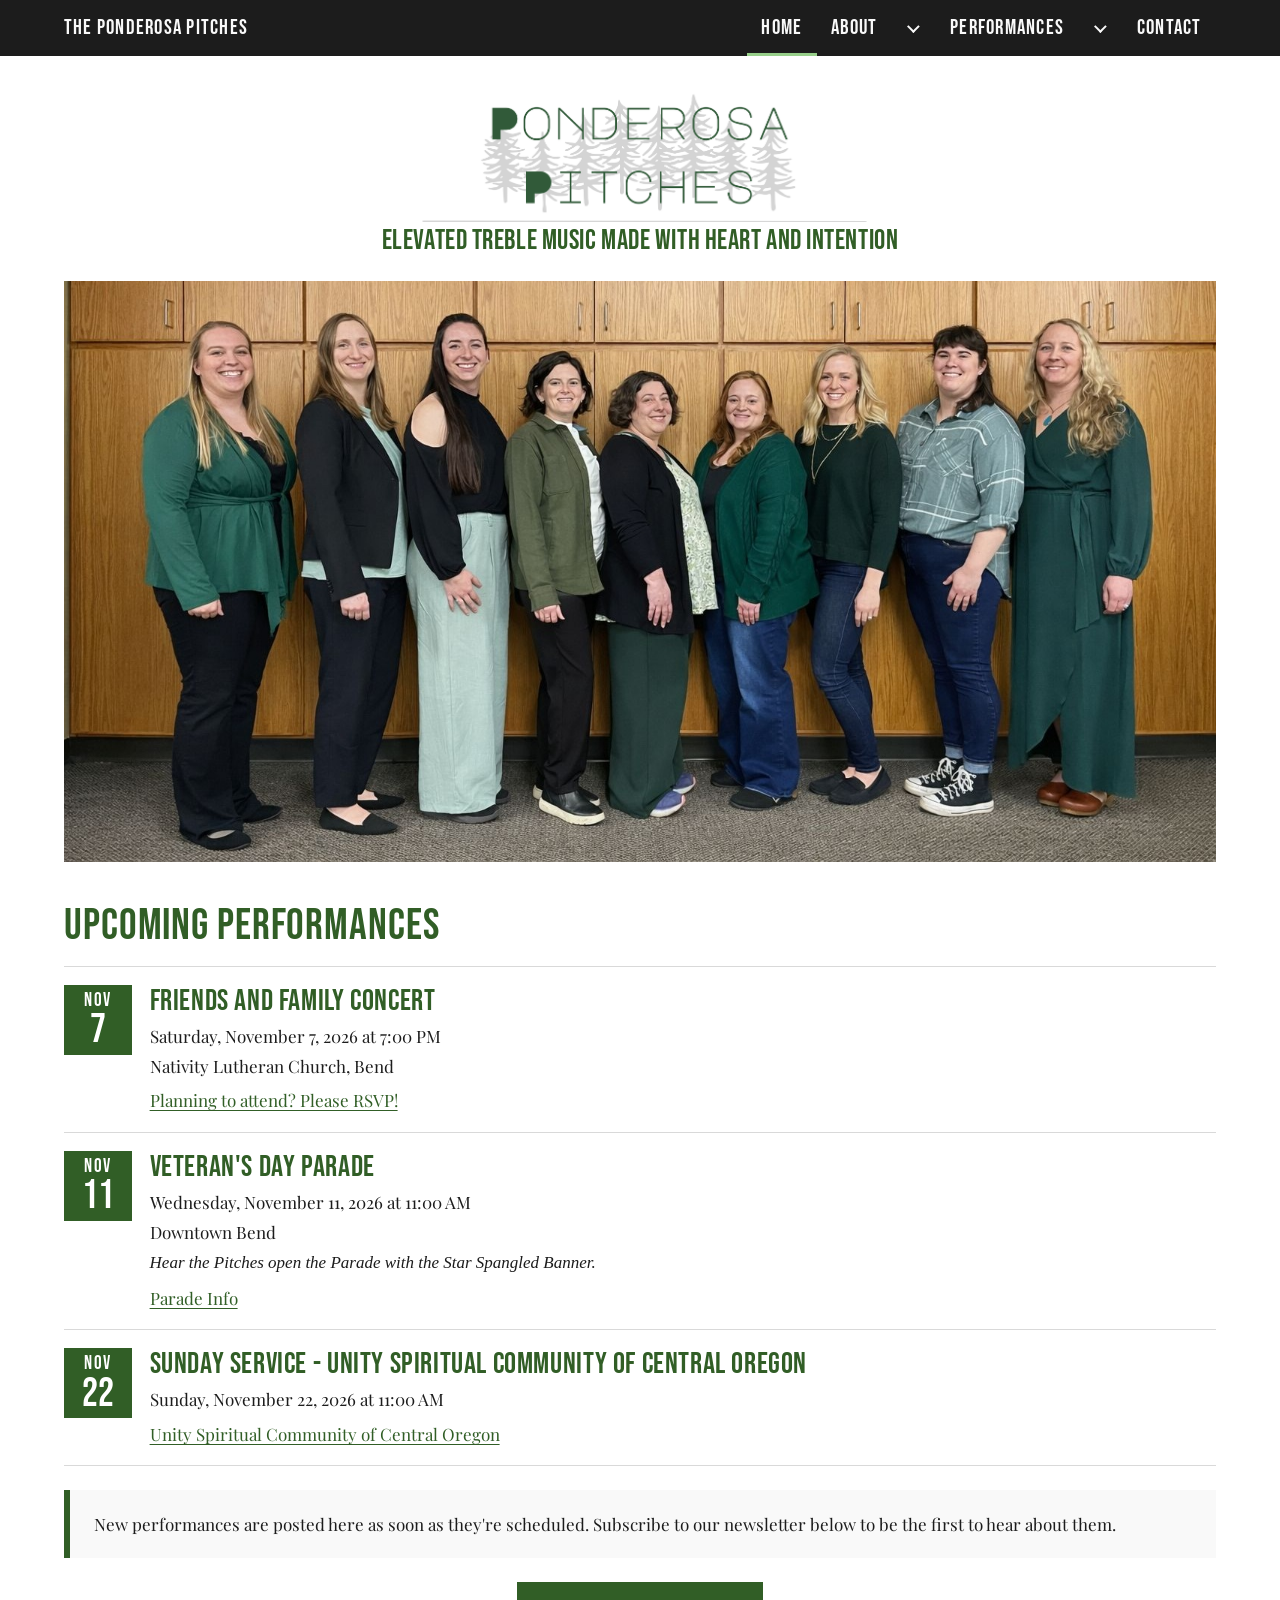
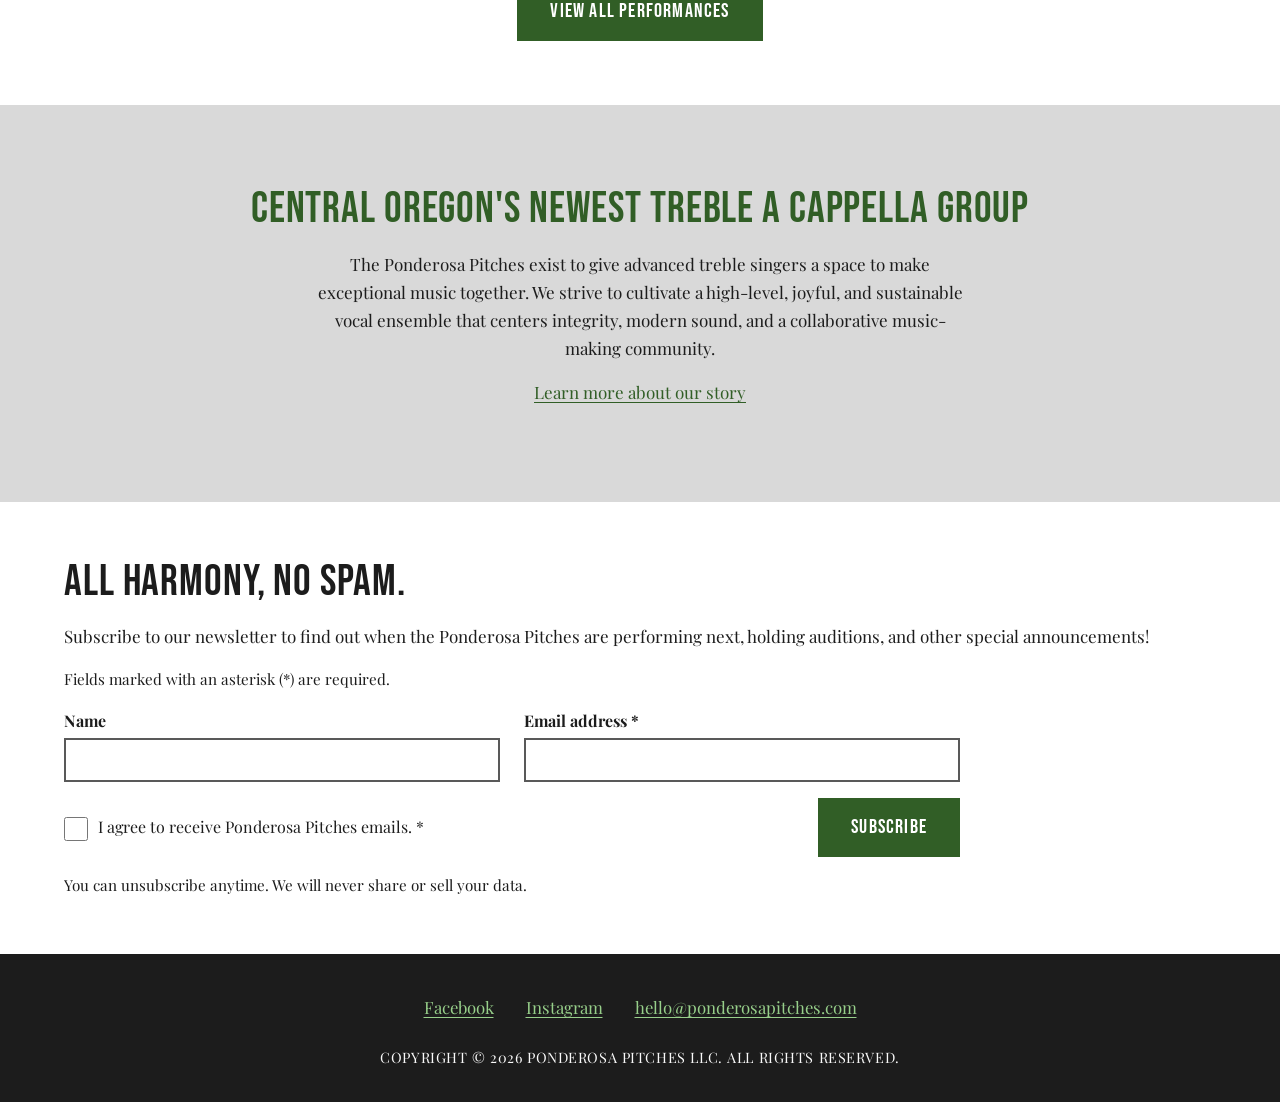
==== commit 653d60cc: "Make event list visible in upcoming performances Removed 'hidden' attribute from the event list." ====
--- a/index.html
+++ b/index.html
@@ -41,6 +41,9 @@
     }
     </script>
     <script>document.documentElement.className = 'js';</script>
+    <style>
+      .event__title {margin-top: 0 !important;}
+    </style>
   </head>
   <body class="home">
     <a class="skip-link" href="#main">Skip to main content</a>
@@ -76,6 +79,7 @@
                 <span class="visually-hidden">Show Performances pages</span>
               </button>
               <ul class="subnav" id="performances-subnav">
+                <li><a href="performances.html">Upcoming</a></li>
                 <li><a href="repertoire.html">Repertoire</a></li>
               </ul>
             </li>
@@ -88,7 +92,6 @@
     </header>
 
     <main id="main" tabindex="-1">
-      <!-- Logo banner sits in <main> so the sticky header holds only the menu bar. -->
       <div class="site-banner">
         <div class="grid-container">
           <h1 class="site-logo">
@@ -116,24 +119,43 @@
                data-calendar-id="1627cff9d2b5d98e09a92a191239ea5e7a8fe483bf3e0736950d783f91c422a0@group.calendar.google.com" data-api-key="" data-limit="3" data-timezone="America/Los_Angeles">
         <div class="grid-container">
           <h2 id="upcoming-heading">Upcoming Performances</h2>
-
-          <!-- Hidden while the list has events; delete `hidden` (and the <ul> items)
-               when nothing is scheduled. -->
-          <ul class="event-list" role="list" hidden>
-            <!-- COPY SECTION <li> FOR EACH PERFORMANCE (soonest first)
-            <li class="event">
-              <div class="event__badge" aria-hidden="true">
-                <span class="event__month">Dec</span>
-                <span class="event__day">6</span>
-              </div>
-              <div class="event__body">
-                <h3 class="event__title">Event name</h3>
-                <p class="event__meta"><time datetime="2026-12-06T14:00-08:00">Sunday, December 6, 2026 at 2:00 PM</time></p>
-                <p class="event__meta"><span class="visually-hidden">Location: </span>Venue name, Bend</p>
-                <a class="event__link" href="https://example.com/tickets">Tickets<span class="visually-hidden"> for Event name</span></a>
-              </div>
-            </li>
-            -->
+          <ul class="event-list" role="list">
+              <li class="event">
+                <div class="event__badge" aria-hidden="true">
+                  <span class="event__month">Nov</span>
+                  <span class="event__day">7</span>
+                </div>
+                <div class="event__body">
+                  <h3 class="event__title">Friends and Family Concert</h3>
+                  <p class="event__meta"><time datetime="2026-12-06T14:00-08:00">Saturday, November 7, 2026 at 7:00 PM</time></p>
+                  <p class="event__meta"><span class="visually-hidden">Location: </span>Nativity Lutheran Church, Bend</p>
+                  <a class="event__link" href="https://partiful.com/e/KEgpt5aQljSMpYLuL9Bg?">Planning to attend? Please RSVP!</a>
+                </div>
+              </li>
+              <li class="event">
+                <div class="event__badge" aria-hidden="true">
+                  <span class="event__month">Nov</span>
+                  <span class="event__day">11</span>
+                </div>
+                <div class="event__body">
+                  <h3 class="event__title">Veteran's Day Parade</h3>
+                  <p class="event__meta"><time datetime="2026-12-06T14:00-08:00">Wednesday, November 11, 2026 at 11:00 AM</time></p>
+                  <p class="event__meta"><span class="visually-hidden">Location: </span>Downtown Bend</p>
+                  <p class="event__meta"><em>Hear the Pitches open the Parade with the Star Spangled Banner.</em></p>
+                  <a class="event__link" href="https://covo-us.org/event/veterans-day-parade/">Parade Info</span></a>
+                </div>
+              </li>
+              <li class="event">
+                <div class="event__badge" aria-hidden="true">
+                  <span class="event__month">Nov</span>
+                  <span class="event__day">22</span>
+                </div>
+                <div class="event__body">
+                  <h3 class="event__title">Sunday Service - Unity Spiritual Community of Central Oregon</h3>
+                  <p class="event__meta"><time datetime="2026-12-06T14:00-08:00">Sunday, November 22, 2026 at 11:00 AM</time></p>
+                  <a class="event__link" href="https://unitycentraloregon.org/">Unity Spiritual Community of Central Oregon</span></a>
+                </div>
+              </li>
           </ul>
 
           <p class="event-empty">New performances are posted here as soon as they're scheduled. Subscribe to our newsletter below to be the first to hear about them.</p>
--- a/styles/pitches.css
+++ b/styles/pitches.css
@@ -274,7 +274,7 @@
 .brand-auto .site-nav__brand { opacity: 0; visibility: hidden; transition: opacity 0.25s ease, visibility 0.25s; }
 .brand-auto.brand-shown .site-nav__brand { opacity: 1; visibility: visible; }
 
-/* ---------- 6. Logo banner + hero photo ---------- */
+/* ---------- logo banner + hero photo ---------- */
 .site-banner { text-align: center; padding: 1.25rem 0 0.25rem; }
 .site-logo { margin: 0; line-height: 0; }
 .site-logo img { display: block; width: 100%; max-width: 32rem; height: auto; margin: 0 auto; }
@@ -312,56 +312,6 @@
   background: var(--offwhite); border-left: 6px solid var(--dark-green);
 }
 .upcoming__more { text-align: center; }
-
-/* ---------- repertoire ----------
-.rep-section { margin-bottom: 2.5rem; }
-.features {
-  list-style: none;
-  margin: 0;
-  padding: 0;
-  display: grid;
-  gap: var(--gap);
-}
-@media (min-width: 40em) {
-  .features { grid-template-columns: repeat(2, minmax(0, 1fr)); }
-}
-.feature {
-  display: flex;
-  flex-direction: column;
-  min-width: 0;
-  background: #fff;
-  border: 1px solid var(--grey);
-  border-left: 6px solid var(--dark-green);
-}
-.feature__media img,
-.feature__media video {
-  display: block;
-  width: 100%;
-  height: auto;
-  aspect-ratio: 1;
-  object-fit: cover;
-  background: var(--grey);
-}
-.feature__media video { background: #000; }
-.feature__body { padding: 1rem 1.25rem 1.25rem; }
-.prose .feature__title { margin: 0 0 0.25rem; }
-.feature__credit { margin: 0 0 0.5rem; font-style: italic; }
-.feature__body p:last-child { margin-bottom: 0; }
-
-.rep-list { list-style: none; margin: 0; padding: 0; }
-.rep-list li {
-  display: flex;
-  flex-wrap: wrap;
-  align-items: baseline;
-  justify-content: space-between;
-  gap: 0.1rem 1.25rem;
-  padding: 0.75rem 0;
-  border-bottom: 1px solid var(--grey);
-}
-.rep-list li:first-child { border-top: 1px solid var(--grey); }
-.rep-list__title { font-style: normal; font-weight: 700; overflow-wrap: break-word; }
-.rep-list__credit { font-style: italic; }
-.rep-list__arr { display: block; font-style: normal; font-size: 0.95rem; }
 
 /* ---------- interior pages ---------- */
 .page-title { background: var(--grey); text-align: center; padding: clamp(1.75rem, 1rem + 3vw, 3rem) 0; }
@@ -783,3 +733,54 @@
   html { scroll-behavior: auto; }
   *, *::before, *::after { transition: none !important; animation: none !important; }
 }
+
+/* ---------- repertoire ---------- */
+.rep-section { margin-bottom: 2.5rem; }
+.features {
+  list-style: none;
+  margin: 0;
+  padding: 0;
+  display: grid;
+  gap: var(--gap);
+}
+@media (min-width: 40em) {
+  .features { grid-template-columns: repeat(2, minmax(0, 1fr)); }
+}
+.feature {
+  display: flex;
+  flex-direction: column;
+  min-width: 0;
+  background: #fff;
+  border: 1px solid var(--grey);
+  border-left: 6px solid var(--dark-green);
+}
+.feature__media img,
+.feature__media video {
+  display: block;
+  width: 100%;
+  height: auto;
+  aspect-ratio: 1;
+  object-fit: cover;
+  background: var(--grey);
+}
+.feature__media video { background: #000; }
+.feature__body { padding: 1rem 1.25rem 1.25rem; }
+.prose .feature__title { margin: 0 0 0.25rem; }
+.feature__credit { margin: 0 0 0.5rem; font-style: italic; }
+.feature__body p:last-child { margin-bottom: 0; }
+
+.rep-list { list-style: none; margin: 0; padding: 0; }
+.rep-list li {
+  display: flex;
+  flex-wrap: wrap;
+  align-items: baseline;
+  justify-content: space-between;
+  gap: 0.1rem 1.25rem;
+  padding: 0.75rem 0;
+  border-bottom: 1px solid var(--grey);
+}
+.rep-list li:first-child { border-top: 1px solid var(--grey); }
+.rep-list__title { font-style: normal; font-weight: 700; overflow-wrap: break-word; }
+.rep-list__credit { font-style: italic; }
+.rep-list__arr { display: block; font-style: normal; font-size: 0.95rem; }
+
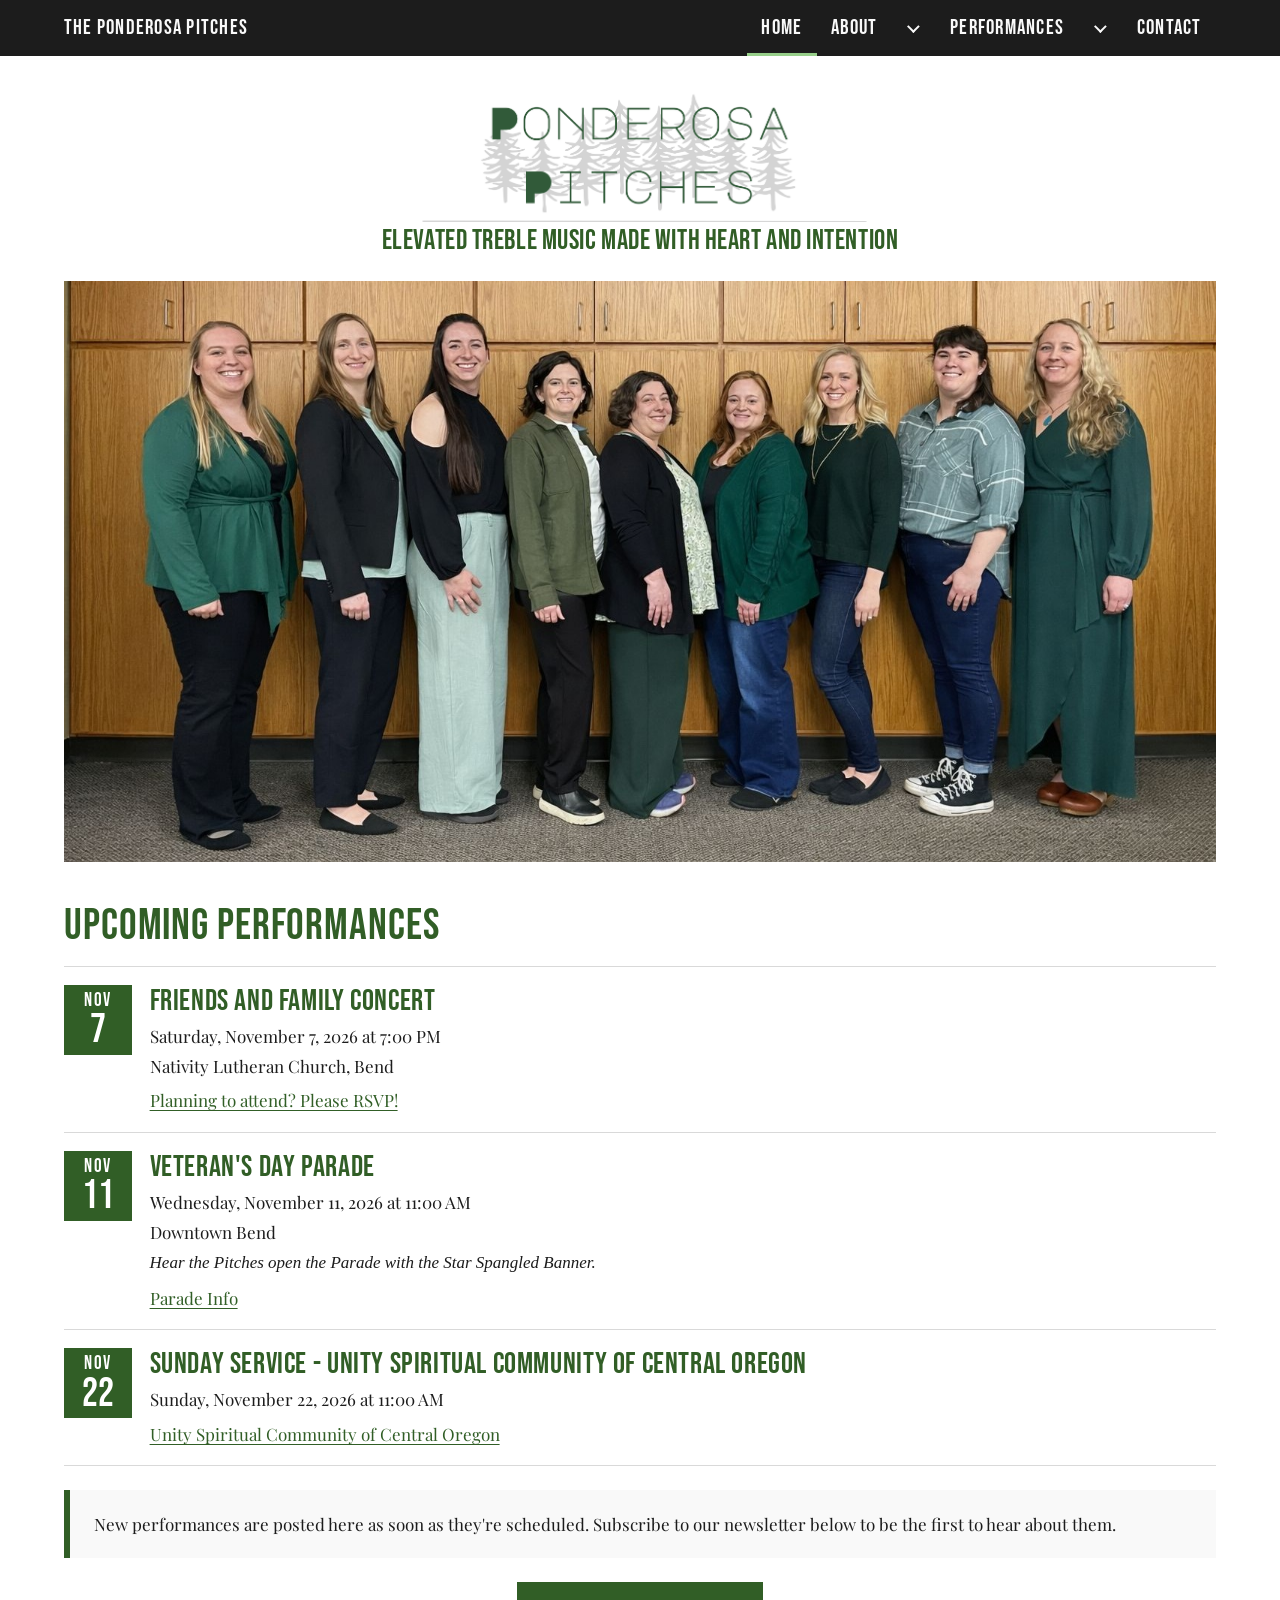
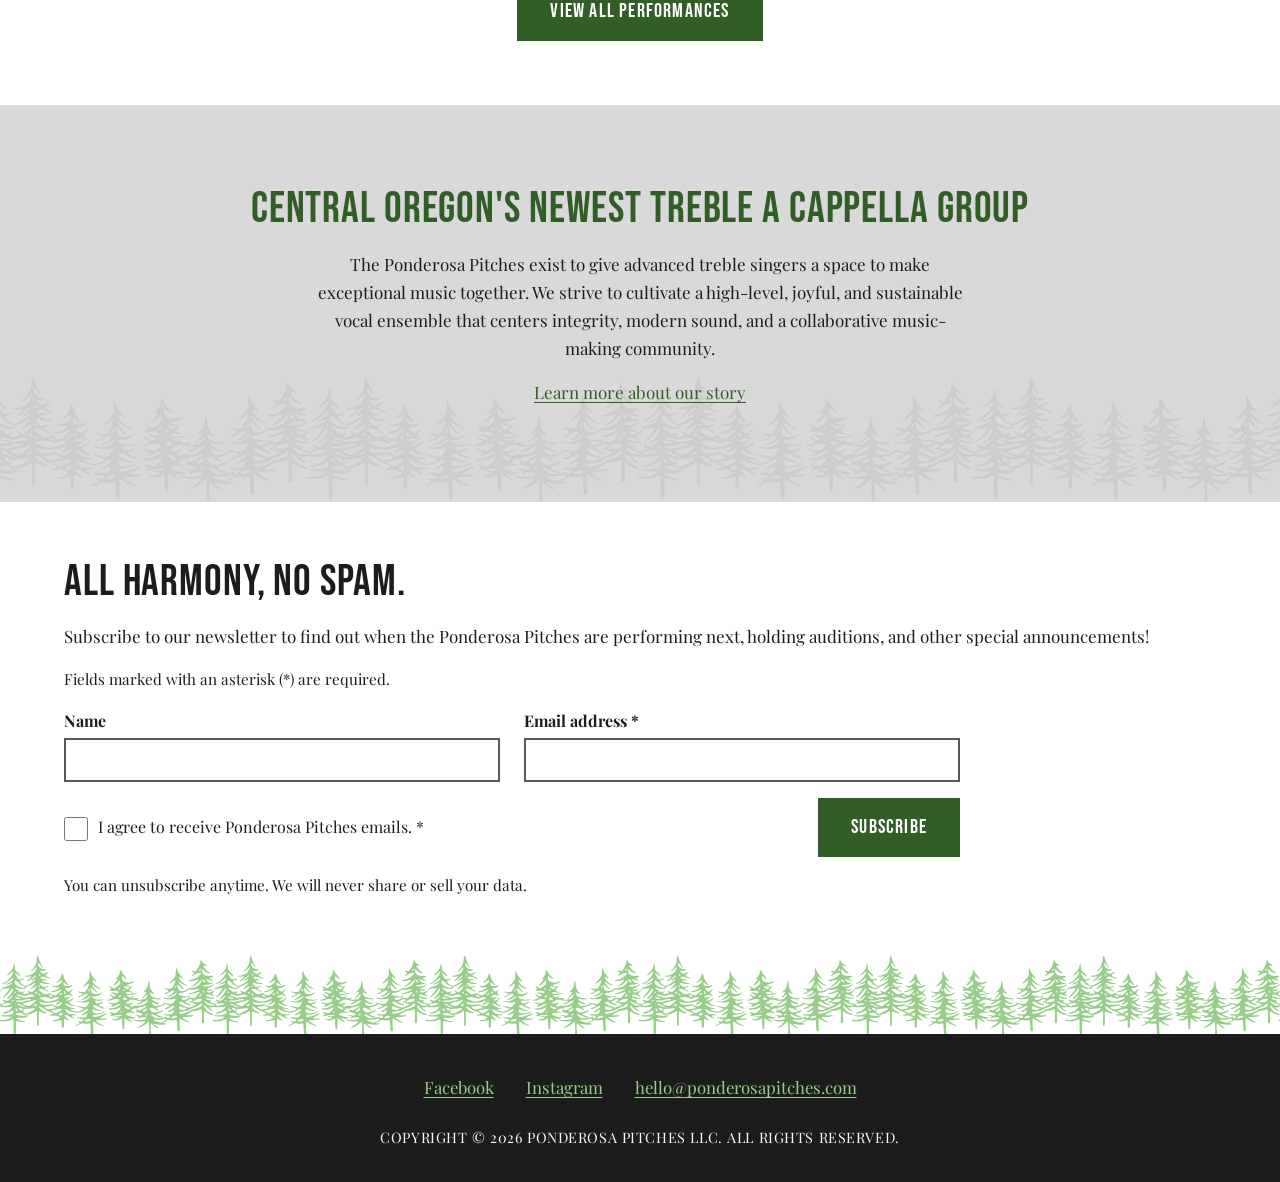
==== commit 84f4f3c3: "Fix event dates in index.html" ====
--- a/index.html
+++ b/index.html
@@ -127,7 +127,7 @@
                 </div>
                 <div class="event__body">
                   <h3 class="event__title">Friends and Family Concert</h3>
-                  <p class="event__meta"><time datetime="2026-12-06T14:00-08:00">Saturday, November 7, 2026 at 7:00 PM</time></p>
+                  <p class="event__meta"><time datetime="2026-11-07T19:00-08:00">Saturday, November 7, 2026 at 7:00 PM</time></p>
                   <p class="event__meta"><span class="visually-hidden">Location: </span>Nativity Lutheran Church, Bend</p>
                   <a class="event__link" href="https://partiful.com/e/KEgpt5aQljSMpYLuL9Bg?">Planning to attend? Please RSVP!</a>
                 </div>
@@ -139,7 +139,7 @@
                 </div>
                 <div class="event__body">
                   <h3 class="event__title">Veteran's Day Parade</h3>
-                  <p class="event__meta"><time datetime="2026-12-06T14:00-08:00">Wednesday, November 11, 2026 at 11:00 AM</time></p>
+                  <p class="event__meta"><time datetime="2026-11-11T11:00-08:00">Wednesday, November 11, 2026 at 11:00 AM</time></p>
                   <p class="event__meta"><span class="visually-hidden">Location: </span>Downtown Bend</p>
                   <p class="event__meta"><em>Hear the Pitches open the Parade with the Star Spangled Banner.</em></p>
                   <a class="event__link" href="https://covo-us.org/event/veterans-day-parade/">Parade Info</span></a>
@@ -152,7 +152,7 @@
                 </div>
                 <div class="event__body">
                   <h3 class="event__title">Sunday Service - Unity Spiritual Community of Central Oregon</h3>
-                  <p class="event__meta"><time datetime="2026-12-06T14:00-08:00">Sunday, November 22, 2026 at 11:00 AM</time></p>
+                  <p class="event__meta"><time datetime="2026-11-22T11:00-08:00">Sunday, November 22, 2026 at 11:00 AM</time></p>
                   <a class="event__link" href="https://unitycentraloregon.org/">Unity Spiritual Community of Central Oregon</span></a>
                 </div>
               </li>
--- a/styles/pitches.css
+++ b/styles/pitches.css
@@ -18,7 +18,11 @@
   --nav-height: 3.5rem;
   --gap: clamp(1rem, 0.6rem + 1.6vw, 1.75rem);
   --content-width: 75rem;
-  --prose-width: 42rem;
+  --prose-width: 52rem;     /* fits the 2-up repertoire cards (2 x 25rem + gap) */
+  --measure: 42rem;         /* comfortable line length for centered intro text */
+
+  --trees: url("../images/pine-trees.svg");
+  --trees-ratio: 1890 / 709;
 }
 
 *, *::before, *::after { box-sizing: border-box; }
@@ -334,7 +338,7 @@
   margin: 2rem 0;
   padding: 3.5rem 0;
 }
-#intro p { max-width: var(--prose-width); margin-left: auto; margin-right: auto; }
+#intro p { max-width: var(--measure); margin-left: auto; margin-right: auto; }
 @media (min-width: 48em) { #intro { padding: 5rem 0; } }
 
 /* ---------- utilities ---------- */
@@ -741,10 +745,12 @@
   margin: 0;
   padding: 0;
   display: grid;
+  grid-template-columns: minmax(0, 25rem);   /* 400px */
+  justify-content: center;
   gap: var(--gap);
 }
-@media (min-width: 40em) {
-  .features { grid-template-columns: repeat(2, minmax(0, 1fr)); }
+   @media (min-width: 40em) {
+     .features { grid-template-columns: repeat(2, minmax(0, 25rem)); }
 }
 .feature {
   display: flex;
@@ -782,5 +788,43 @@
 .rep-list li:first-child { border-top: 1px solid var(--grey); }
 .rep-list__title { font-style: normal; font-weight: 700; overflow-wrap: break-word; }
 .rep-list__credit { font-style: italic; }
+   @media (min-width: 32em) {
+     .rep-list__credit { margin-left: auto; text-align: right; }
+}
 .rep-list__arr { display: block; font-style: normal; font-size: 0.95rem; }
 
+
+/* ---------- pine-tree motif ---------- */
+/* Decorative only: drawn with CSS masks on pseudo-elements, so screen readers never see it
+   and the color is set with background-color. Hidden in forced-colors mode and print. */
+.page-title, #intro { position: relative; isolation: isolate; overflow: hidden; }
+.page-title::before, #intro::before,
+.site-footer::before {
+  content: "";
+  position: absolute;
+  left: 0; right: 0; bottom: 0;
+  z-index: -1;
+  pointer-events: none;
+  -webkit-mask: var(--trees) repeat-x center bottom / auto 100%;
+          mask: var(--trees) repeat-x center bottom / auto 100%;
+}
+
+/* Grey bands: a faint treeline along the bottom edge, behind the text */
+.page-title::before, #intro::before {
+  height: clamp(4.5rem, 3rem + 6vw, 8rem);
+  background-color: #cdcdcd;
+}
+.page-title { padding-bottom: clamp(2.5rem, 1.5rem + 4vw, 4rem); }
+
+/* Footer: dark-green treeline standing on top of the black bar */
+.site-footer { position: relative; margin-top: clamp(3rem, 2rem + 4vw, 5rem); }
+.site-footer::before {
+  bottom: 100%;
+  height: clamp(3rem, 2rem + 4vw, 5rem);
+  background-color: var(--light-green);
+  margin-bottom: -2px;        /* trunks overlap the bar so no hairline gap shows */
+}
+
+@media (forced-colors: active), print {
+  .page-title::before, #intro::before, .site-footer::before { display: none; }
+}
